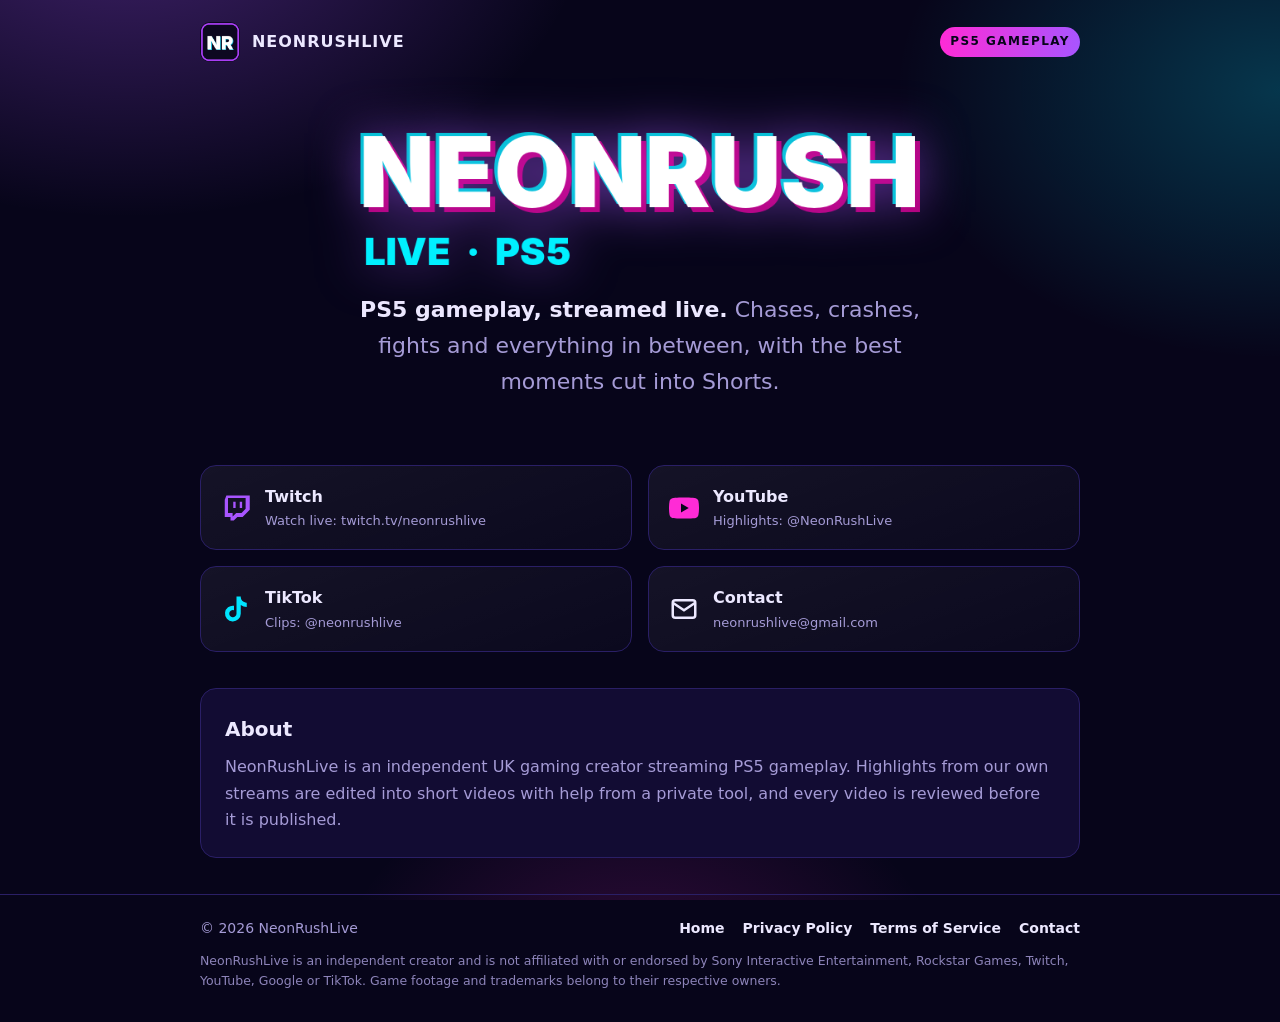
==== index.html @ cd686be1 "NeonRushLive website: homepage, Privacy Policy, Terms of Service Co-Authored-By: Claude Opus 5.5 <no" ====
<!DOCTYPE html>
<html lang="en-GB"><head><meta charset="utf-8"><meta name="viewport" content="width=device-width,initial-scale=1">
<title>NeonRushLive | PS5 gameplay, live on Twitch</title><meta name="description" content="NeonRushLive: PS5 gameplay streams on Twitch, highlights on YouTube Shorts and TikTok."><meta name="theme-color" content="#07051a">
<link rel="icon" href="assets/favicon.png"><link rel="stylesheet" href="assets/style.css"></head><body>
<header><div class="wrap"><a class="brand" href="index.html"><img src="assets/favicon.png" alt="">NEONRUSHLIVE</a><span class="live">PS5 GAMEPLAY</span></div></header>
<main><div class="wrap">
<section class="hero"><h1>NeonRushLive</h1><img class="logo" src="assets/logo.png" alt="NeonRushLive">
<p class="tag"><strong>PS5 gameplay, streamed live.</strong> Chases, crashes, fights and everything in between, with the best moments cut into Shorts.</p></section>
<section class="links" aria-label="Social links">
<a class="card" href="https://www.twitch.tv/neonrushlive" rel="noopener"><svg viewBox="0 0 24 24" fill="#a855ff" aria-hidden="true"><path d="M4.3 2 3 5.4v13.7h4.6V22h2.6l2.9-2.9h4.2l5.7-5.7V2H4.3zm15.4 10.6-3.3 3.3h-4.2l-2.9 2.9v-2.9H5.6V3.9h14.1v8.7zM16.9 6.9h-1.9v5h1.9v-5zm-5.2 0H9.8v5h1.9v-5z"/></svg><span>Twitch<small>Watch live: twitch.tv/neonrushlive</small></span></a>
<a class="card" href="https://www.youtube.com/@NeonRushLive" rel="noopener"><svg viewBox="0 0 24 24" aria-hidden="true"><path fill="#ff2bd6" d="M23.5 6.2a3 3 0 0 0-2.1-2.1C19.5 3.6 12 3.6 12 3.6s-7.5 0-9.4.5A3 3 0 0 0 .5 6.2 31 31 0 0 0 0 12a31 31 0 0 0 .5 5.8 3 3 0 0 0 2.1 2.1c1.9.5 9.4.5 9.4.5s7.5 0 9.4-.5a3 3 0 0 0 2.1-2.1A31 31 0 0 0 24 12a31 31 0 0 0-.5-5.8z"/><path fill="#07051a" d="M9.6 15.6 15.8 12 9.6 8.4z"/></svg><span>YouTube<small>Highlights: @NeonRushLive</small></span></a>
<a class="card" href="https://www.tiktok.com/@neonrushlive" rel="noopener"><svg viewBox="0 0 24 24" fill="#00e5ff" aria-hidden="true"><path d="M19.6 6.7a4.8 4.8 0 0 1-3.8-4.2V2h-3.4v13.7a2.9 2.9 0 1 1-2-2.8V9.4a6.3 6.3 0 1 0 5.4 6.3V8.8a8.2 8.2 0 0 0 4.8 1.5V6.9a4.8 4.8 0 0 1-1-.2z"/></svg><span>TikTok<small>Clips: @neonrushlive</small></span></a>
<a class="card" href="mailto:neonrushlive@gmail.com"><svg viewBox="0 0 24 24" fill="none" stroke="#ece8ff" stroke-width="2" aria-hidden="true"><rect x="3" y="5" width="18" height="14" rx="2"/><path d="m3 7 9 6 9-6"/></svg><span>Contact<small>neonrushlive@gmail.com</small></span></a>
</section>
<section class="about"><h2>About</h2><p>NeonRushLive is an independent UK gaming creator streaming PS5 gameplay. Highlights from our own streams are edited into short videos with help from a private tool, and every video is reviewed before it is published.</p></section>
</div></main>
<footer><div class="wrap"><span>© 2026 NeonRushLive</span>
<nav><a href="index.html">Home</a><a href="privacy.html">Privacy Policy</a><a href="terms.html">Terms of Service</a><a href="mailto:neonrushlive@gmail.com">Contact</a></nav>
<span class="fine">NeonRushLive is an independent creator and is not affiliated with or endorsed by Sony Interactive Entertainment, Rockstar Games, Twitch, YouTube, Google or TikTok. Game footage and trademarks belong to their respective owners.</span></div></footer>
</body></html>
---- assets/style.css ----
:root{--bg:#07051a;--panel:#120c33;--line:#2a1f66;--text:#ece8ff;--muted:#a59bd6;--pink:#ff2bd6;--purple:#a855ff;--cyan:#00e5ff}
*{box-sizing:border-box}
html{-webkit-text-size-adjust:100%}
body{margin:0;background:var(--bg);color:var(--text);font:16px/1.65 "Inter",system-ui,-apple-system,"Segoe UI",Roboto,sans-serif;min-height:100vh;display:flex;flex-direction:column}
body::before{content:"";position:fixed;inset:0;z-index:-1;background:
 radial-gradient(60vmax 40vmax at 10% -10%,rgba(168,85,255,.35),transparent 60%),
 radial-gradient(50vmax 35vmax at 100% 10%,rgba(0,229,255,.22),transparent 60%),
 radial-gradient(40vmax 30vmax at 50% 110%,rgba(255,43,214,.18),transparent 60%),var(--bg)}
a{color:var(--cyan)}
.wrap{width:100%;max-width:920px;margin:0 auto;padding:0 20px}
header{padding:22px 0}
header .wrap{display:flex;align-items:center;justify-content:space-between;gap:16px}
.brand{display:flex;align-items:center;gap:12px;text-decoration:none;color:var(--text);font-weight:900;letter-spacing:.06em}
.brand img{width:40px;height:40px;border-radius:10px}
.live{font-size:12px;font-weight:800;letter-spacing:.12em;color:#07051a;background:linear-gradient(90deg,var(--pink),var(--purple));padding:5px 10px;border-radius:999px}
main{flex:1}
.hero{text-align:center;padding:48px 0 28px}
.hero img.logo{width:min(560px,90%);height:auto;filter:drop-shadow(0 0 24px rgba(168,85,255,.55))}
.hero h1{position:absolute;left:-9999px}
.tag{font-size:clamp(18px,3.2vw,22px);color:var(--muted);margin:18px auto 0;max-width:600px}
.tag strong{color:var(--text)}
.links{display:grid;grid-template-columns:1fr;gap:16px;margin:36px 0 12px}
.card{display:flex;align-items:center;gap:14px;padding:18px 20px;border-radius:16px;background:linear-gradient(160deg,rgba(255,255,255,.06),rgba(255,255,255,.02));border:1px solid var(--line);color:var(--text);text-decoration:none;font-weight:700;transition:transform .15s,border-color .15s,box-shadow .15s}
.card:hover,.card:focus-visible{transform:translateY(-2px);border-color:var(--purple);box-shadow:0 0 0 1px var(--purple),0 10px 30px rgba(168,85,255,.25);outline:none}
.card svg{width:30px;height:30px;flex:none}
.card small{display:block;color:var(--muted);font-weight:500;font-size:13px}
.about{margin:36px 0;padding:24px;border-radius:16px;background:var(--panel);border:1px solid var(--line)}
.about h2{margin:0 0 8px;font-size:20px}
.about p{margin:0;color:var(--muted)}
.doc{background:var(--panel);border:1px solid var(--line);border-radius:18px;padding:clamp(20px,4vw,40px);margin:24px 0 40px}
.doc h1{font-size:clamp(26px,5vw,34px);margin:0 0 4px;background:linear-gradient(90deg,var(--pink),var(--purple),var(--cyan));-webkit-background-clip:text;background-clip:text;color:transparent}
.doc h2{font-size:19px;margin:28px 0 6px;color:#fff}
.doc p,.doc li{color:#d8d2f5}
.doc .updated{color:var(--muted);font-size:14px;margin:0 0 18px}
footer{border-top:1px solid var(--line);padding:22px 0 30px;font-size:14px;color:var(--muted)}
footer .wrap{display:flex;flex-wrap:wrap;gap:10px 22px;justify-content:space-between;align-items:center}
footer nav{display:flex;gap:18px;flex-wrap:wrap}
footer a{color:var(--text);text-decoration:none;font-weight:600}
footer a:hover{color:var(--cyan)}
.fine{flex-basis:100%;font-size:12.5px;opacity:.85}
@media (max-width:520px){.live{display:none}.hero{padding-top:28px}}
@media (min-width:640px){.links{grid-template-columns:1fr 1fr}}
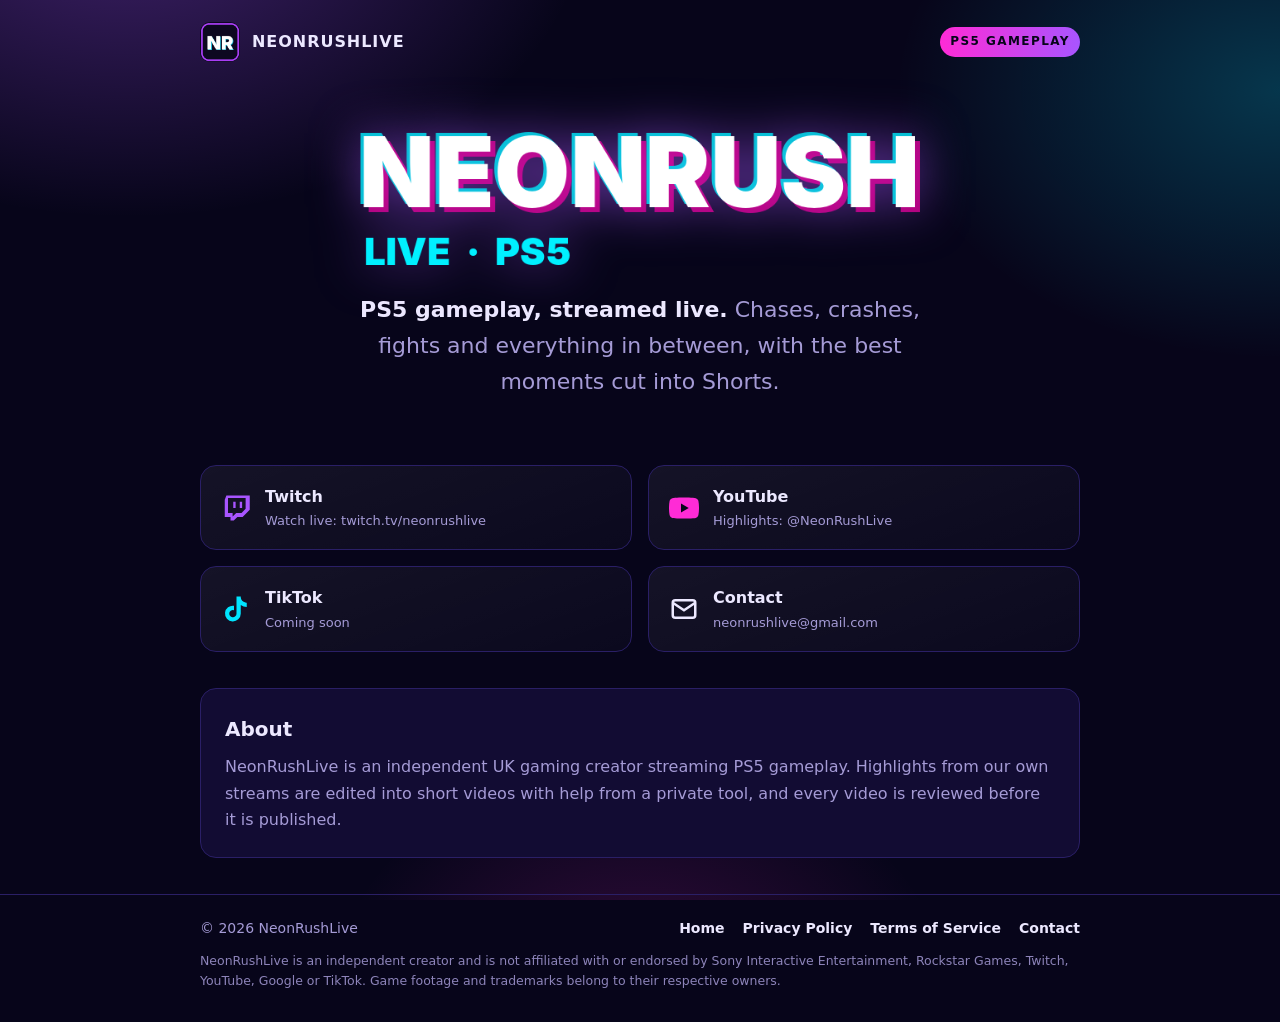
==== commit 299f0944: "TikTok card: coming soon until the handle is confirmed Co-Authored-By: Claude Opus 5.5 <noreply@anth" ====
--- a/index.html
+++ b/index.html
@@ -9,7 +9,7 @@
 <section class="links" aria-label="Social links">
 <a class="card" href="https://www.twitch.tv/neonrushlive" rel="noopener"><svg viewBox="0 0 24 24" fill="#a855ff" aria-hidden="true"><path d="M4.3 2 3 5.4v13.7h4.6V22h2.6l2.9-2.9h4.2l5.7-5.7V2H4.3zm15.4 10.6-3.3 3.3h-4.2l-2.9 2.9v-2.9H5.6V3.9h14.1v8.7zM16.9 6.9h-1.9v5h1.9v-5zm-5.2 0H9.8v5h1.9v-5z"/></svg><span>Twitch<small>Watch live: twitch.tv/neonrushlive</small></span></a>
 <a class="card" href="https://www.youtube.com/@NeonRushLive" rel="noopener"><svg viewBox="0 0 24 24" aria-hidden="true"><path fill="#ff2bd6" d="M23.5 6.2a3 3 0 0 0-2.1-2.1C19.5 3.6 12 3.6 12 3.6s-7.5 0-9.4.5A3 3 0 0 0 .5 6.2 31 31 0 0 0 0 12a31 31 0 0 0 .5 5.8 3 3 0 0 0 2.1 2.1c1.9.5 9.4.5 9.4.5s7.5 0 9.4-.5a3 3 0 0 0 2.1-2.1A31 31 0 0 0 24 12a31 31 0 0 0-.5-5.8z"/><path fill="#07051a" d="M9.6 15.6 15.8 12 9.6 8.4z"/></svg><span>YouTube<small>Highlights: @NeonRushLive</small></span></a>
-<a class="card" href="https://www.tiktok.com/@neonrushlive" rel="noopener"><svg viewBox="0 0 24 24" fill="#00e5ff" aria-hidden="true"><path d="M19.6 6.7a4.8 4.8 0 0 1-3.8-4.2V2h-3.4v13.7a2.9 2.9 0 1 1-2-2.8V9.4a6.3 6.3 0 1 0 5.4 6.3V8.8a8.2 8.2 0 0 0 4.8 1.5V6.9a4.8 4.8 0 0 1-1-.2z"/></svg><span>TikTok<small>Clips: @neonrushlive</small></span></a>
+<div class="card" aria-disabled="true"><svg viewBox="0 0 24 24" fill="#00e5ff" aria-hidden="true"><path d="M19.6 6.7a4.8 4.8 0 0 1-3.8-4.2V2h-3.4v13.7a2.9 2.9 0 1 1-2-2.8V9.4a6.3 6.3 0 1 0 5.4 6.3V8.8a8.2 8.2 0 0 0 4.8 1.5V6.9a4.8 4.8 0 0 1-1-.2z"/></svg><span>TikTok<small>Coming soon</small></span></div>
 <a class="card" href="mailto:neonrushlive@gmail.com"><svg viewBox="0 0 24 24" fill="none" stroke="#ece8ff" stroke-width="2" aria-hidden="true"><rect x="3" y="5" width="18" height="14" rx="2"/><path d="m3 7 9 6 9-6"/></svg><span>Contact<small>neonrushlive@gmail.com</small></span></a>
 </section>
 <section class="about"><h2>About</h2><p>NeonRushLive is an independent UK gaming creator streaming PS5 gameplay. Highlights from our own streams are edited into short videos with help from a private tool, and every video is reviewed before it is published.</p></section>
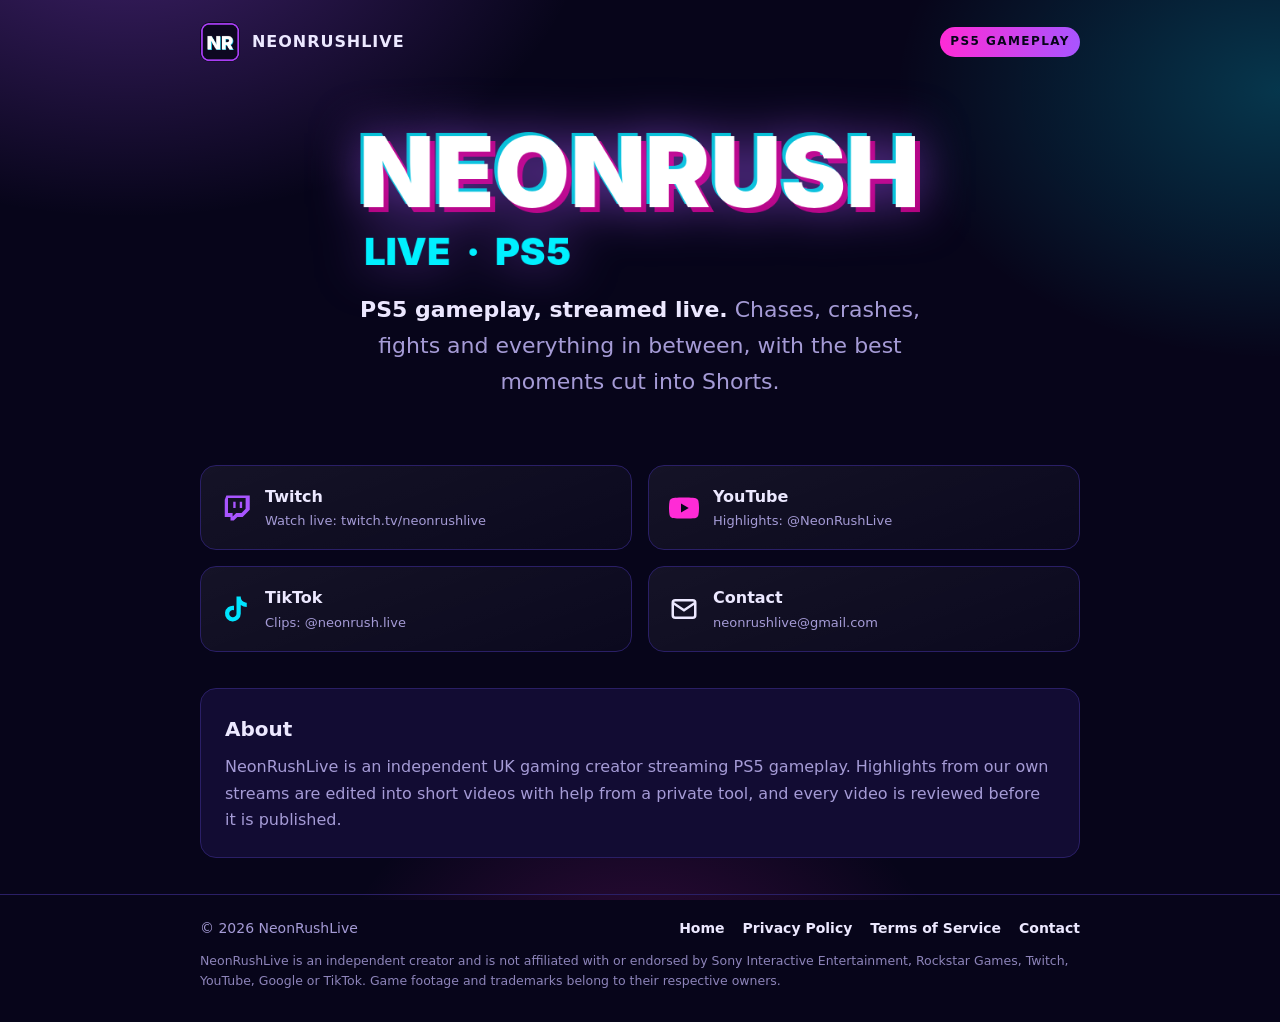
==== commit c21211a8: "TikTok link: @neonrush.live Co-Authored-By: Claude Opus 5.5 <noreply@anthropic.com> Claude-Session: " ====
--- a/index.html
+++ b/index.html
@@ -9,7 +9,7 @@
 <section class="links" aria-label="Social links">
 <a class="card" href="https://www.twitch.tv/neonrushlive" rel="noopener"><svg viewBox="0 0 24 24" fill="#a855ff" aria-hidden="true"><path d="M4.3 2 3 5.4v13.7h4.6V22h2.6l2.9-2.9h4.2l5.7-5.7V2H4.3zm15.4 10.6-3.3 3.3h-4.2l-2.9 2.9v-2.9H5.6V3.9h14.1v8.7zM16.9 6.9h-1.9v5h1.9v-5zm-5.2 0H9.8v5h1.9v-5z"/></svg><span>Twitch<small>Watch live: twitch.tv/neonrushlive</small></span></a>
 <a class="card" href="https://www.youtube.com/@NeonRushLive" rel="noopener"><svg viewBox="0 0 24 24" aria-hidden="true"><path fill="#ff2bd6" d="M23.5 6.2a3 3 0 0 0-2.1-2.1C19.5 3.6 12 3.6 12 3.6s-7.5 0-9.4.5A3 3 0 0 0 .5 6.2 31 31 0 0 0 0 12a31 31 0 0 0 .5 5.8 3 3 0 0 0 2.1 2.1c1.9.5 9.4.5 9.4.5s7.5 0 9.4-.5a3 3 0 0 0 2.1-2.1A31 31 0 0 0 24 12a31 31 0 0 0-.5-5.8z"/><path fill="#07051a" d="M9.6 15.6 15.8 12 9.6 8.4z"/></svg><span>YouTube<small>Highlights: @NeonRushLive</small></span></a>
-<div class="card" aria-disabled="true"><svg viewBox="0 0 24 24" fill="#00e5ff" aria-hidden="true"><path d="M19.6 6.7a4.8 4.8 0 0 1-3.8-4.2V2h-3.4v13.7a2.9 2.9 0 1 1-2-2.8V9.4a6.3 6.3 0 1 0 5.4 6.3V8.8a8.2 8.2 0 0 0 4.8 1.5V6.9a4.8 4.8 0 0 1-1-.2z"/></svg><span>TikTok<small>Coming soon</small></span></div>
+<a class="card" href="https://www.tiktok.com/@neonrush.live" rel="noopener"><svg viewBox="0 0 24 24" fill="#00e5ff" aria-hidden="true"><path d="M19.6 6.7a4.8 4.8 0 0 1-3.8-4.2V2h-3.4v13.7a2.9 2.9 0 1 1-2-2.8V9.4a6.3 6.3 0 1 0 5.4 6.3V8.8a8.2 8.2 0 0 0 4.8 1.5V6.9a4.8 4.8 0 0 1-1-.2z"/></svg><span>TikTok<small>Clips: @neonrush.live</small></span></a>
 <a class="card" href="mailto:neonrushlive@gmail.com"><svg viewBox="0 0 24 24" fill="none" stroke="#ece8ff" stroke-width="2" aria-hidden="true"><rect x="3" y="5" width="18" height="14" rx="2"/><path d="m3 7 9 6 9-6"/></svg><span>Contact<small>neonrushlive@gmail.com</small></span></a>
 </section>
 <section class="about"><h2>About</h2><p>NeonRushLive is an independent UK gaming creator streaming PS5 gameplay. Highlights from our own streams are edited into short videos with help from a private tool, and every video is reviewed before it is published.</p></section>
